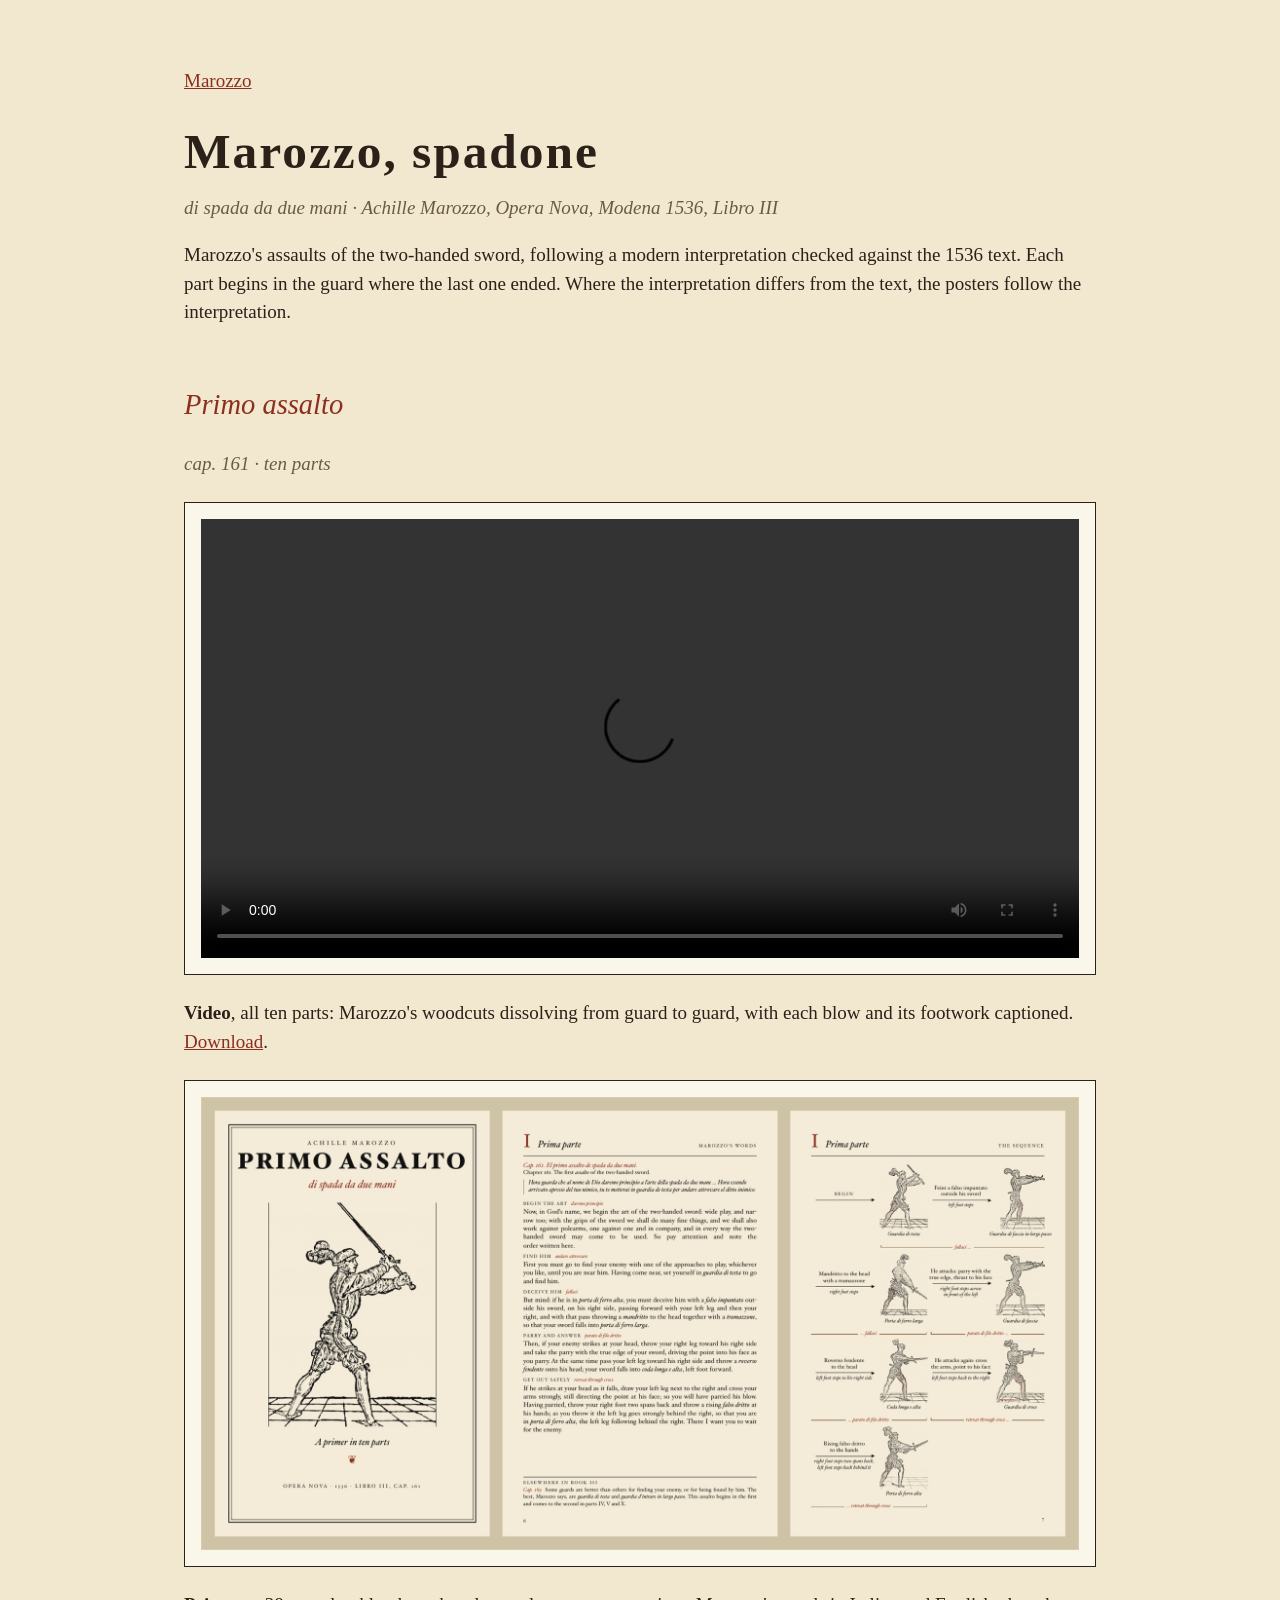
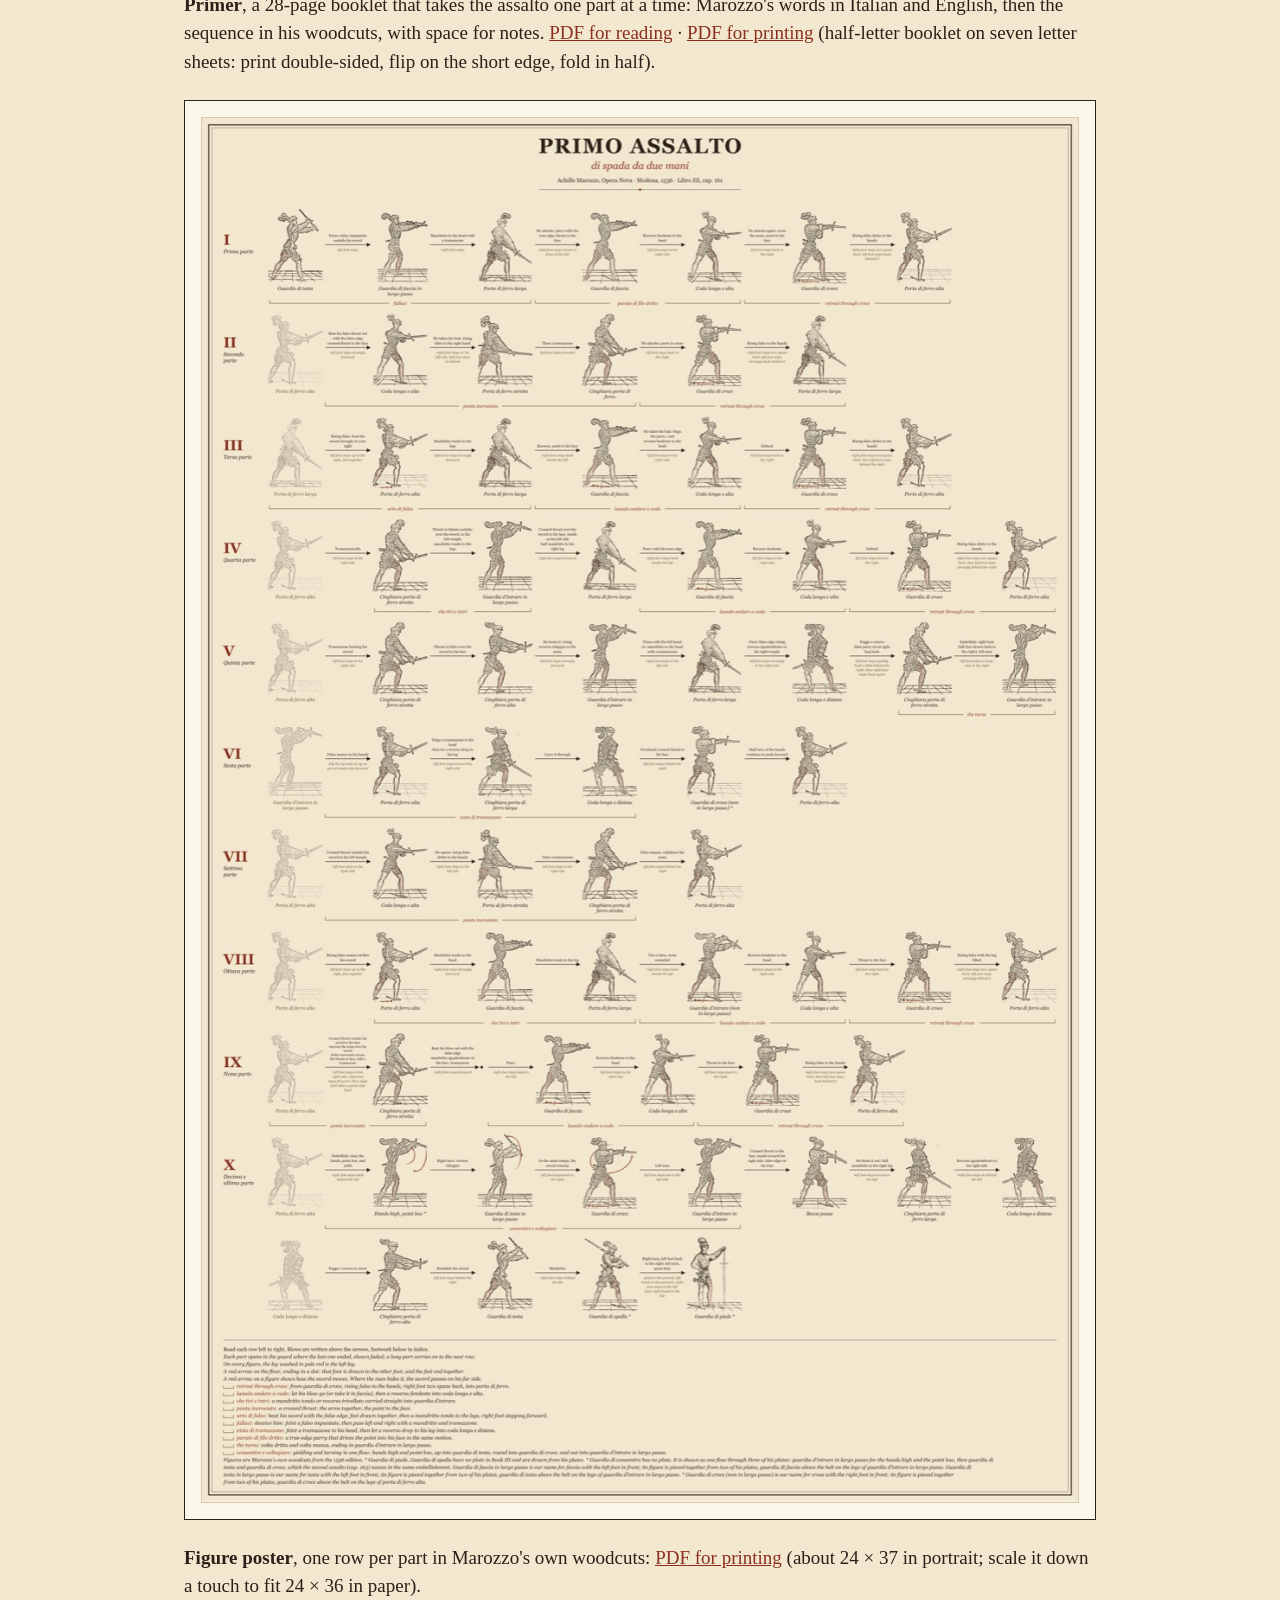
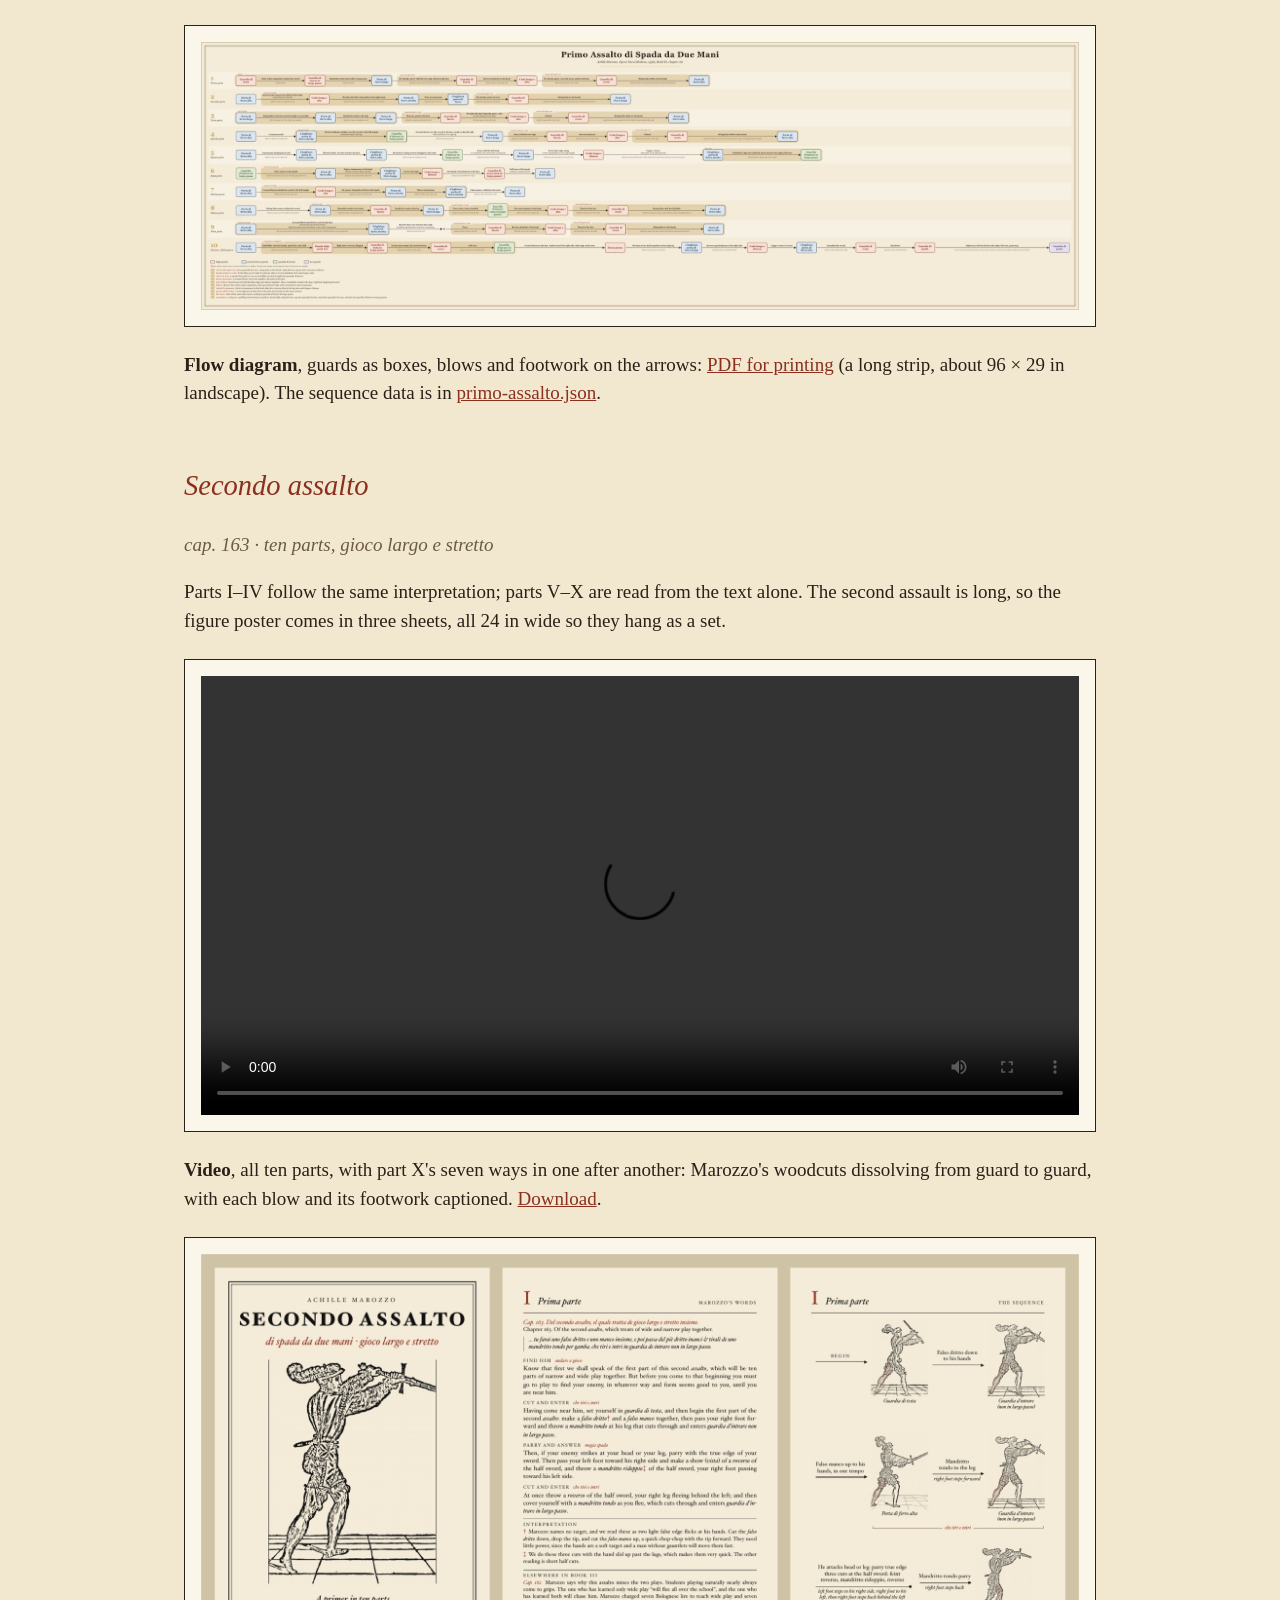
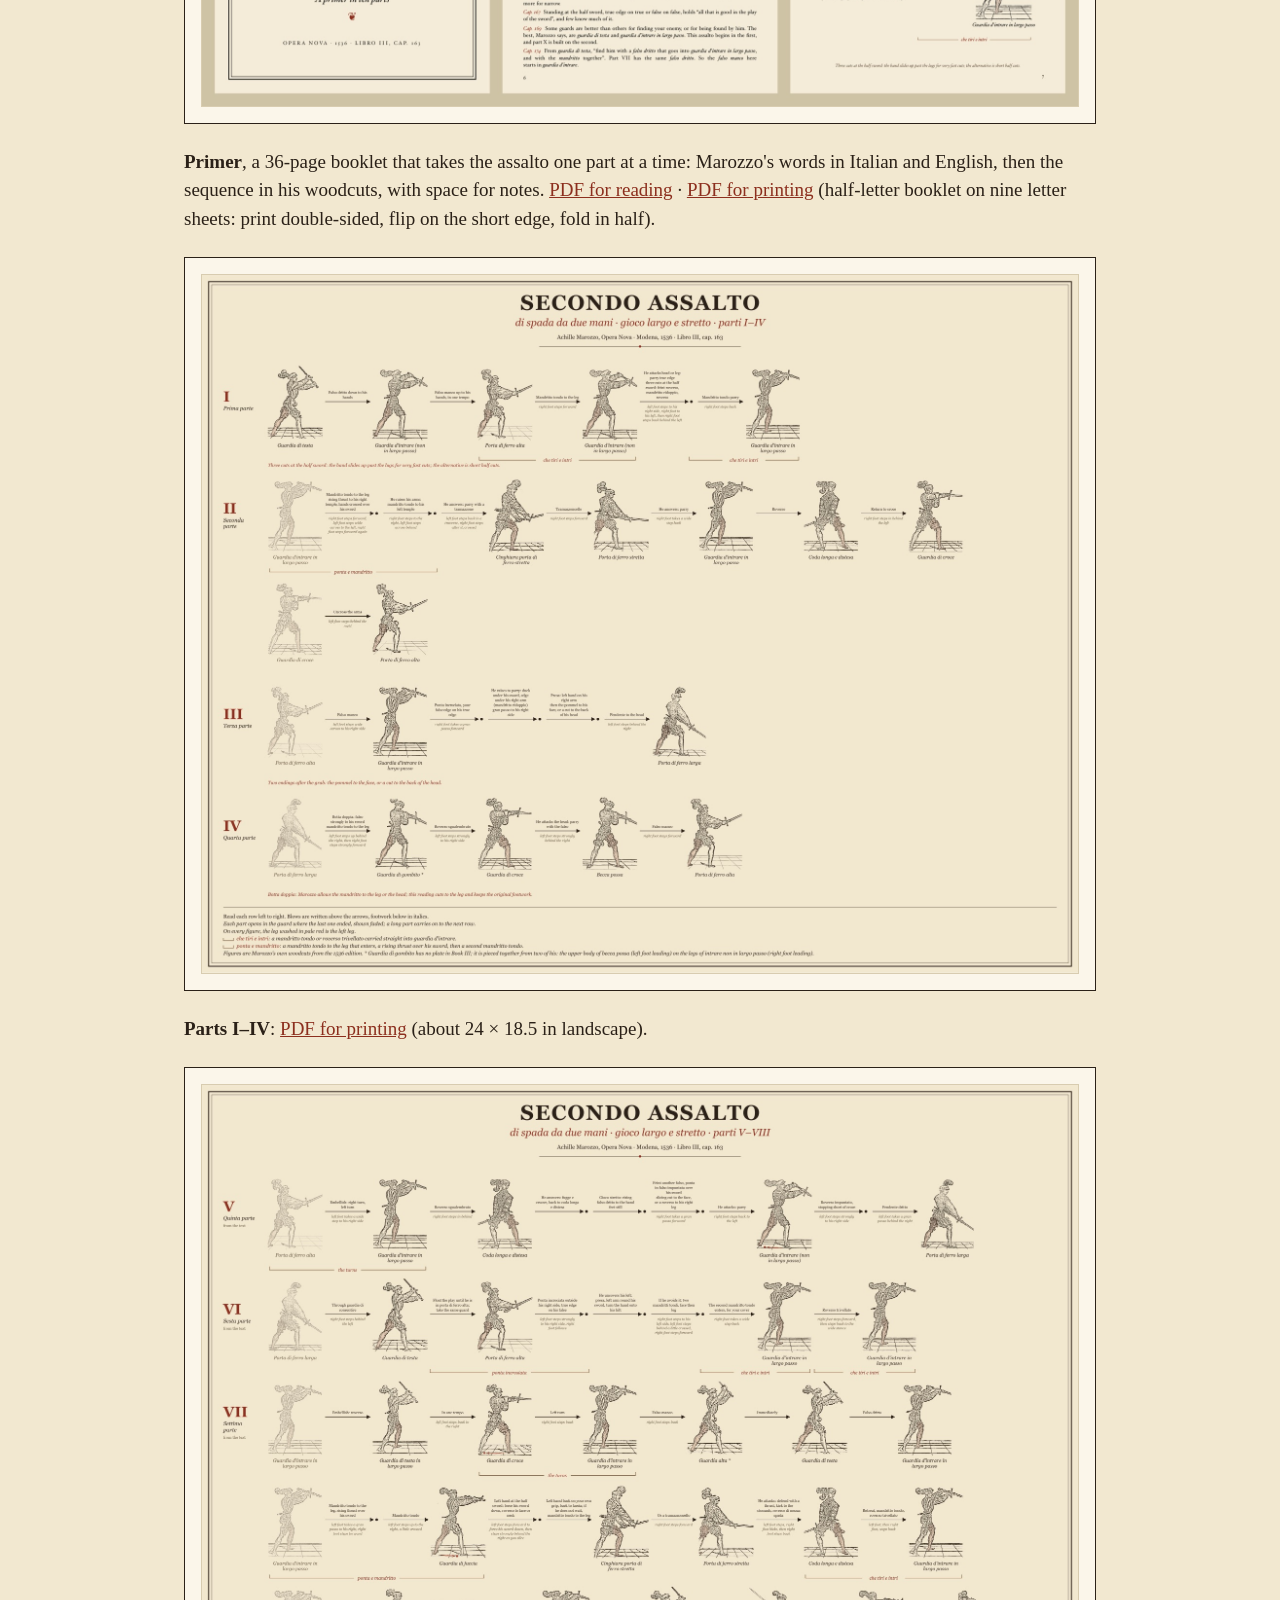
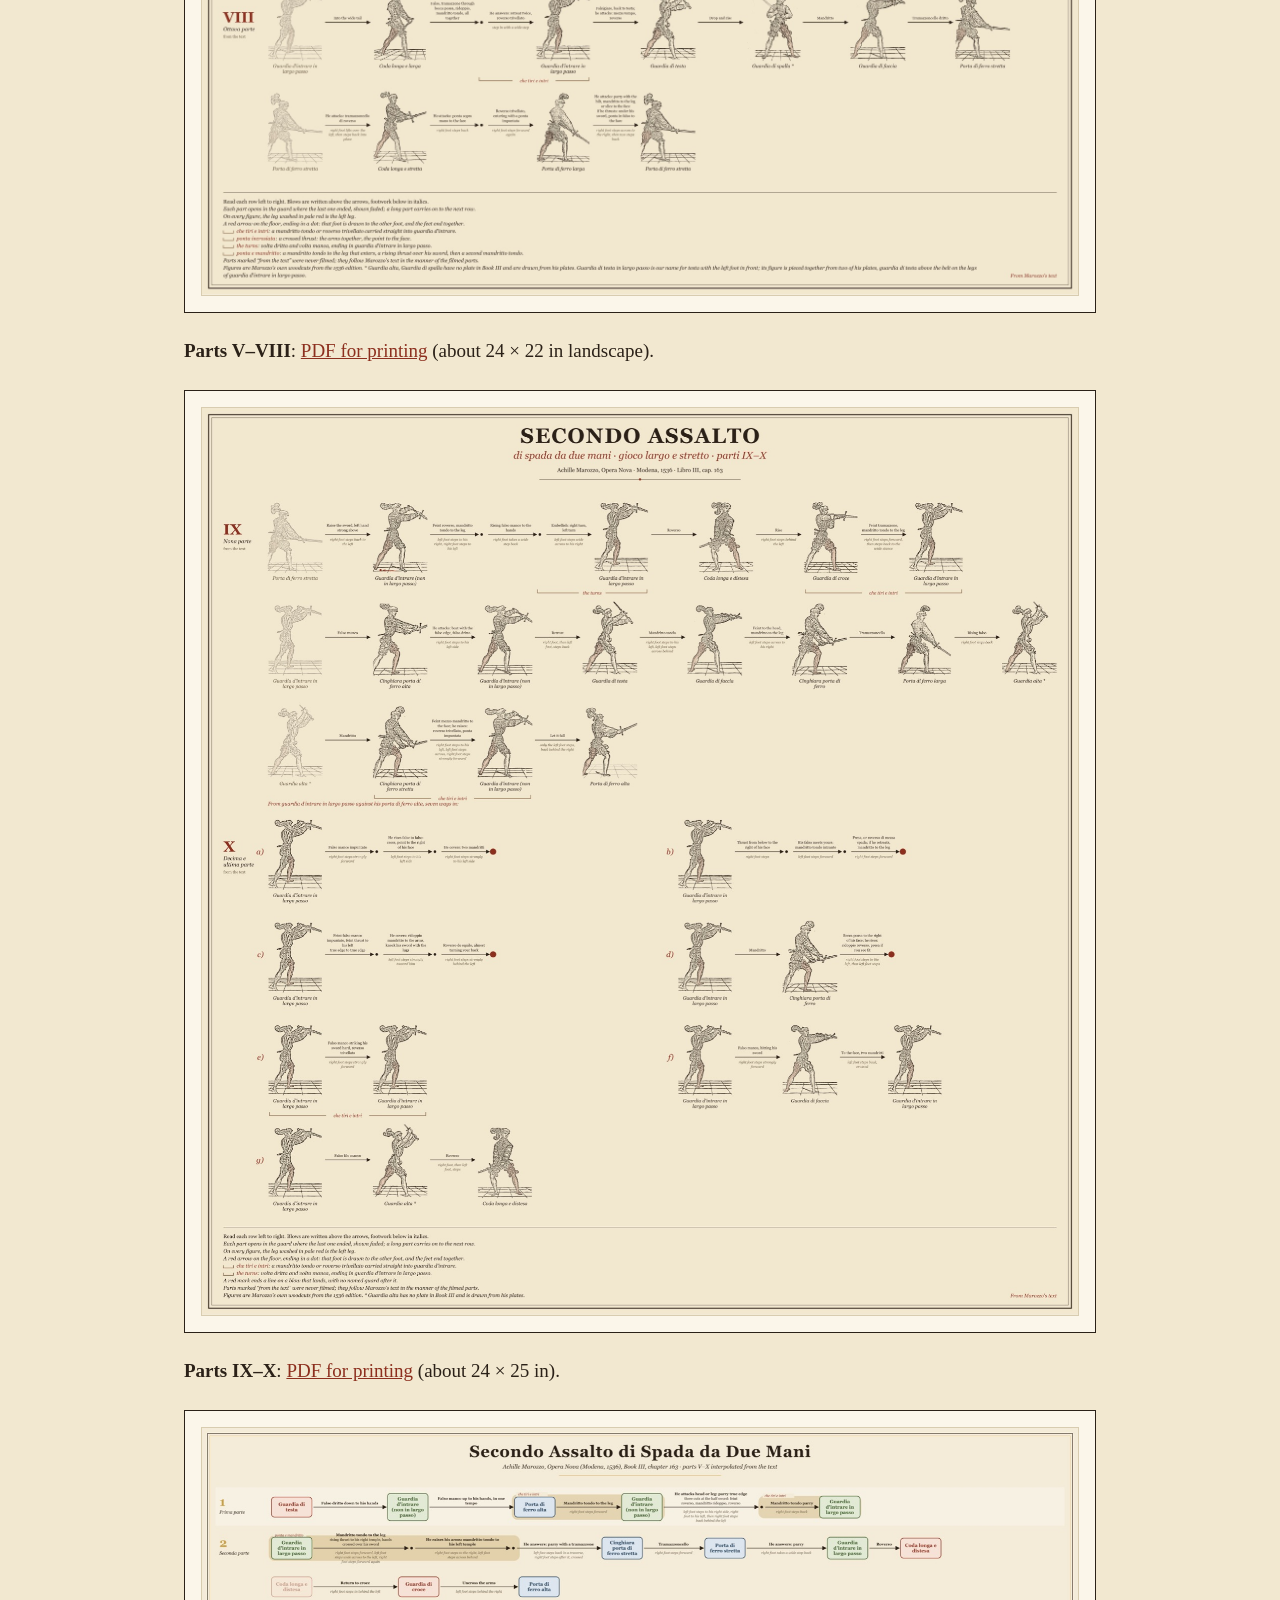
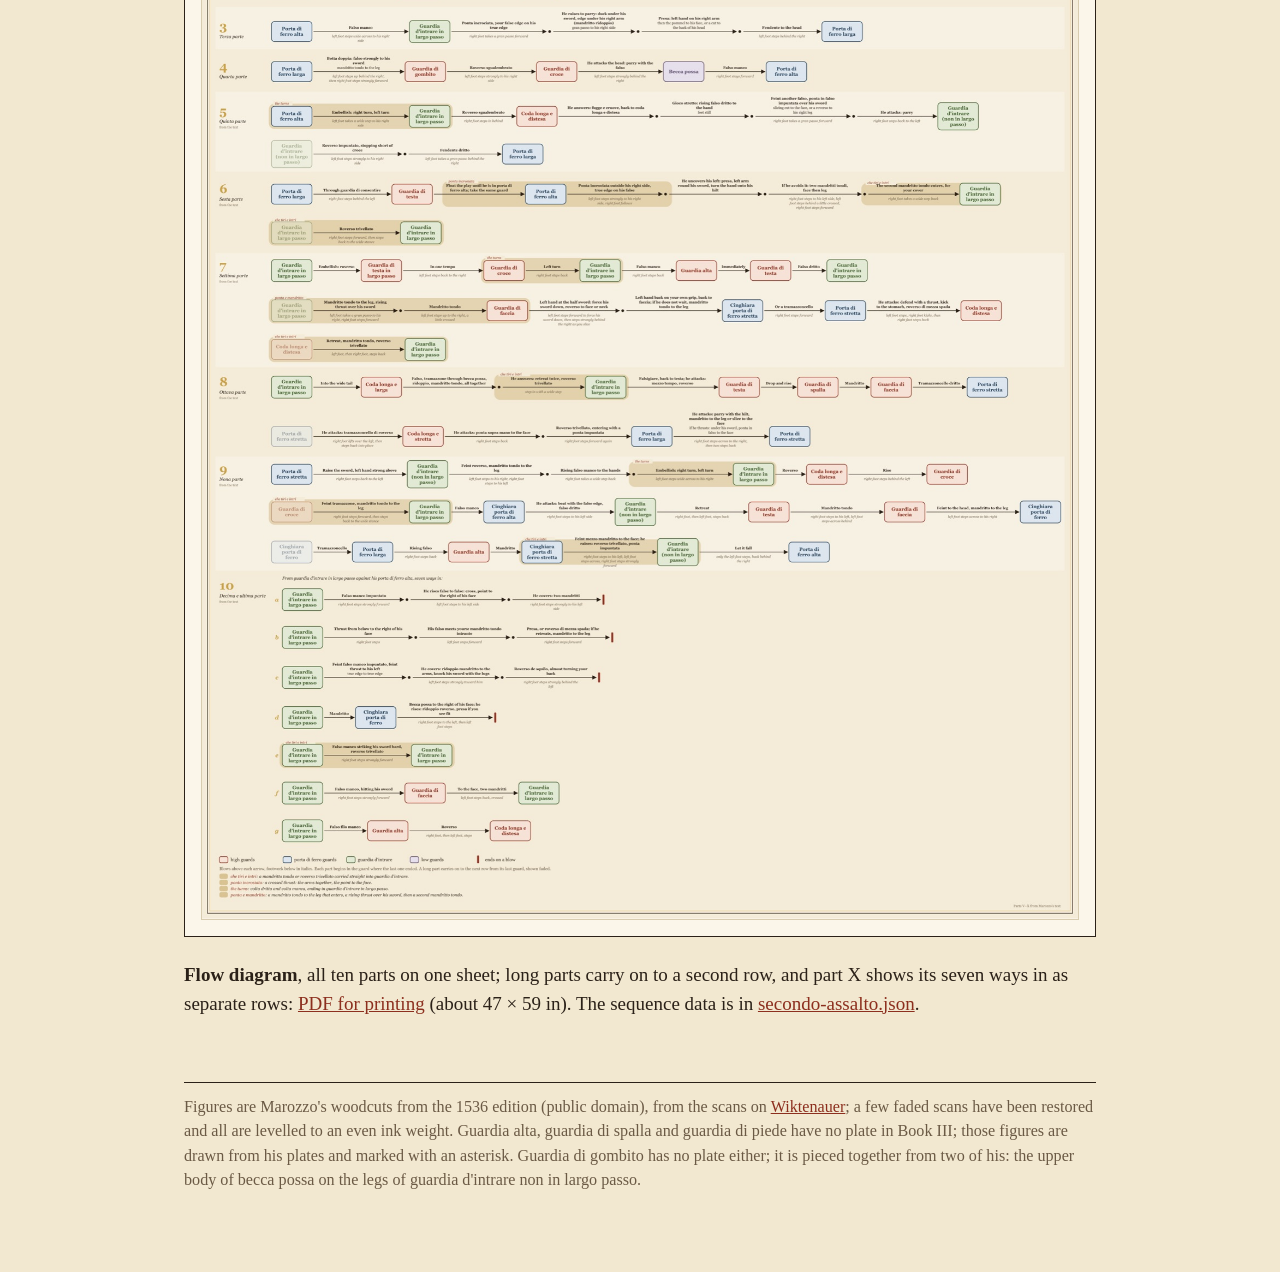
==== spadone/index.html @ 8f2d5ba3 "Marozzo spadone: posters, primers and videos, moved from martialarts (ad23eea) Co-authored-by: Curso" ====
<!doctype html>
<html lang="en"><head><meta charset="utf-8"><meta http-equiv="refresh" content="0; url=../spadone.html">
<link rel="canonical" href="../spadone.html"><title>Marozzo, spadone</title></head>
<body><p><a href="../spadone.html">Marozzo, spadone</a></p></body></html>
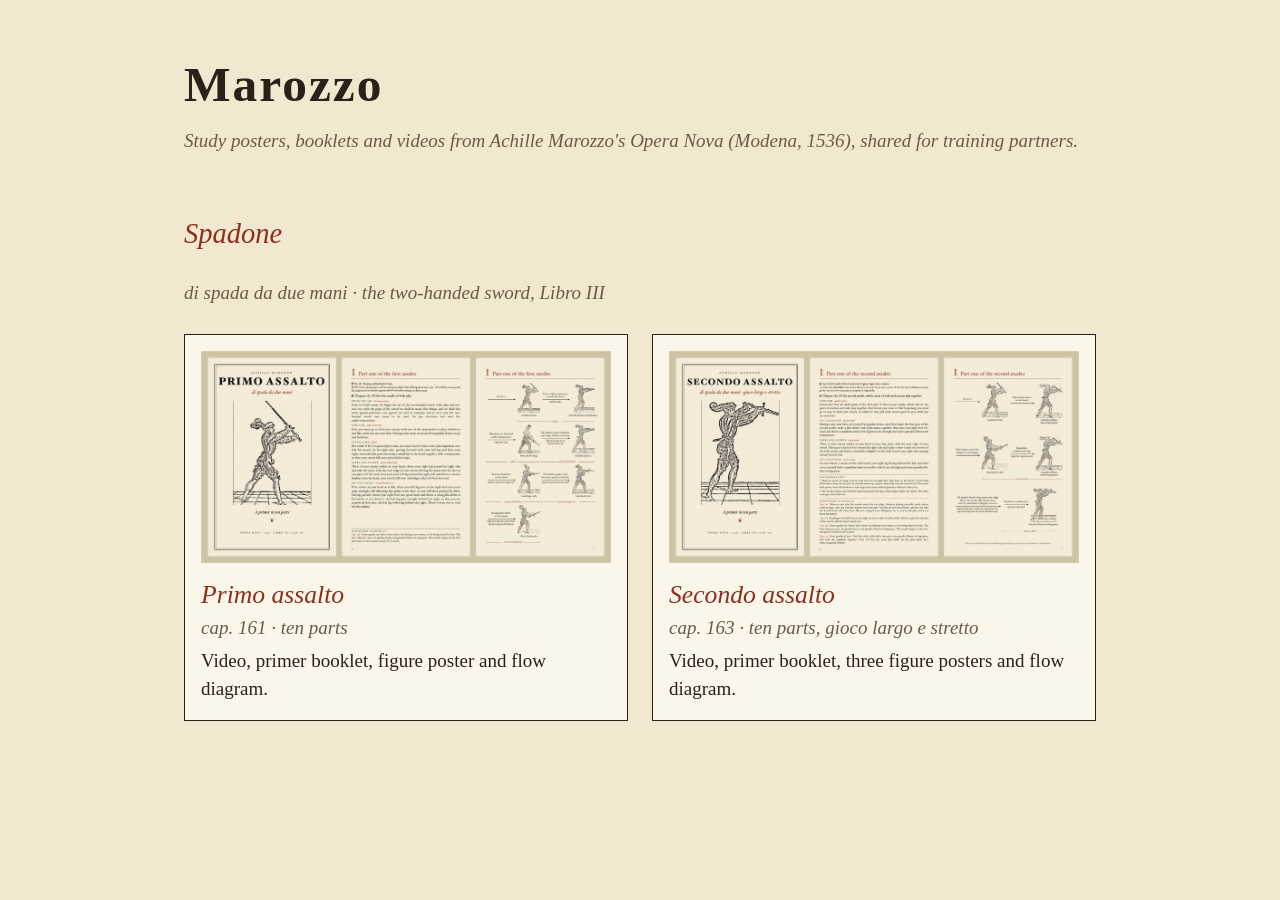
==== commit 26f03c2b: "Site: the index lists the primo and secondo assalto, each with its own page; the spadone page forwar" ====
--- a/spadone/index.html
+++ b/spadone/index.html
@@ -1,4 +1,4 @@
 <!doctype html>
-<html lang="en"><head><meta charset="utf-8"><meta http-equiv="refresh" content="0; url=../spadone.html">
-<link rel="canonical" href="../spadone.html"><title>Marozzo, spadone</title></head>
-<body><p><a href="../spadone.html">Marozzo, spadone</a></p></body></html>
+<html lang="en"><head><meta charset="utf-8"><meta http-equiv="refresh" content="0; url=../">
+<link rel="canonical" href="../"><title>Marozzo</title></head>
+<body><p><a href="../">Marozzo</a></p></body></html>
